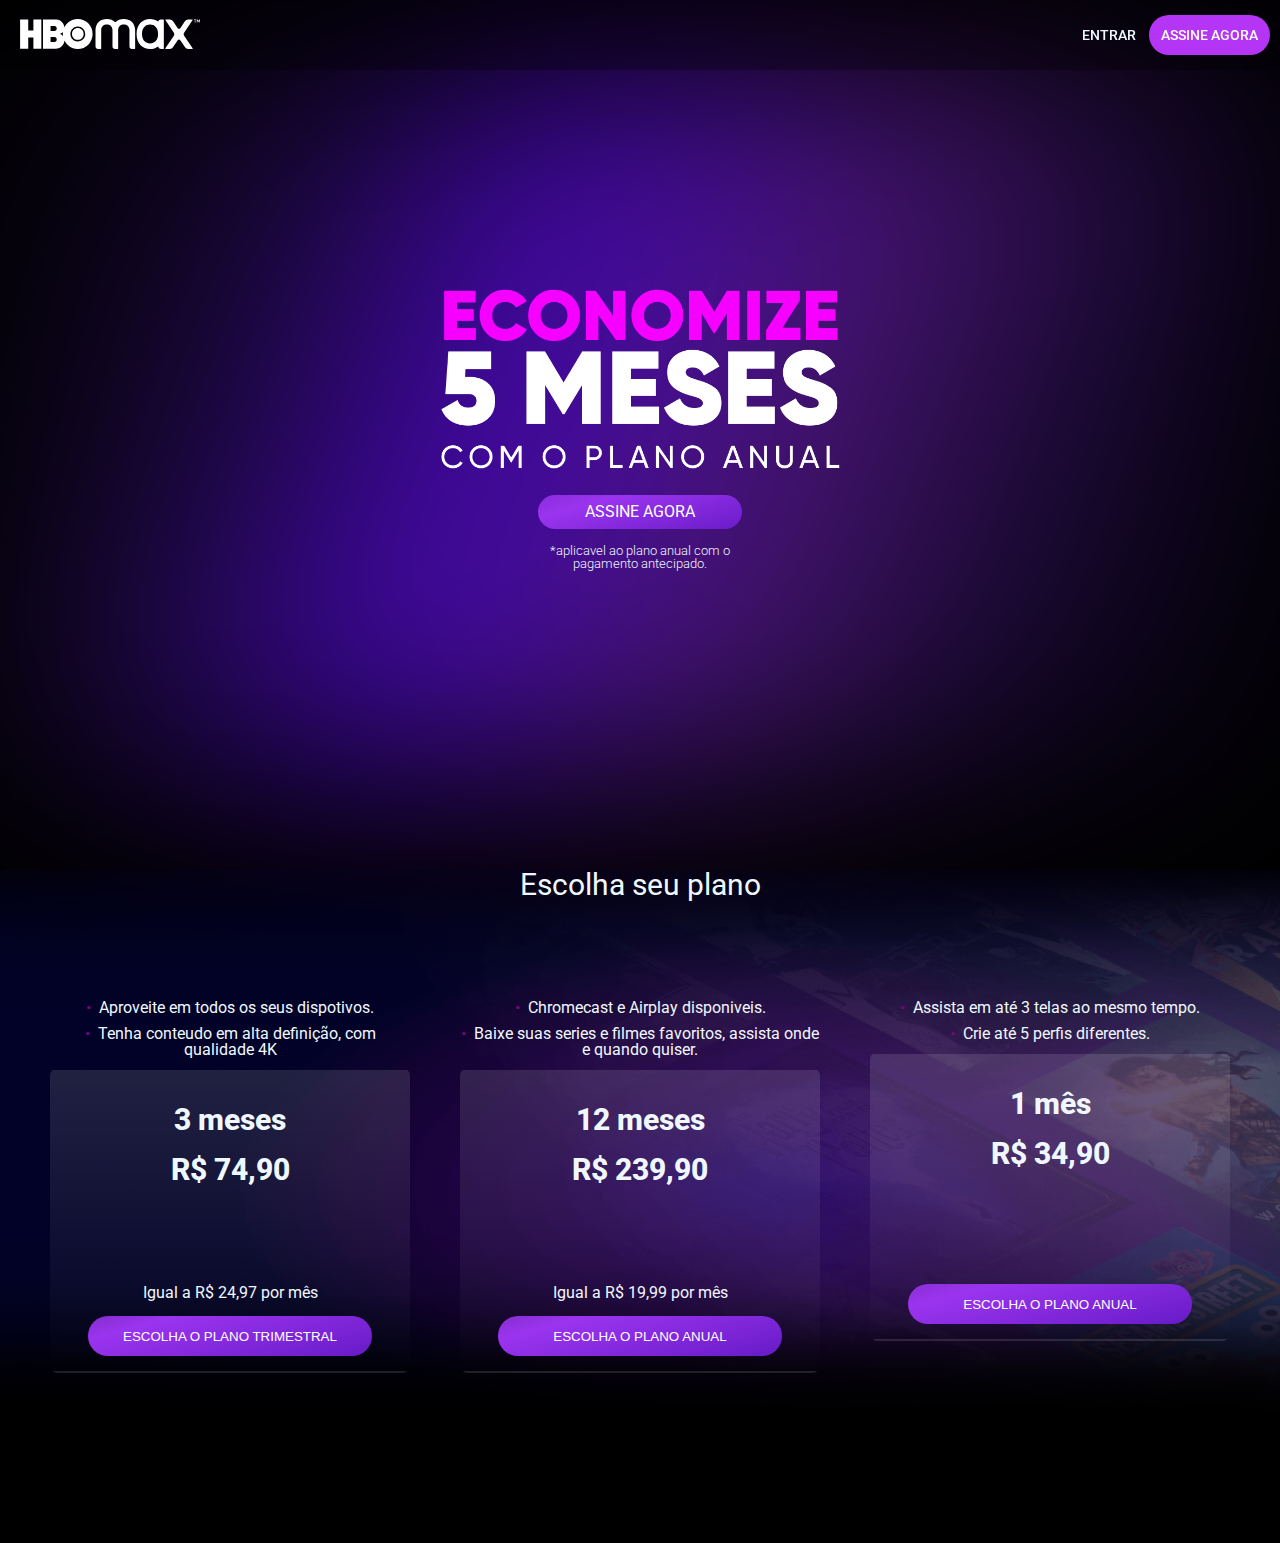
==== index.html @ 0a6b2f97 "borde finalization" ====
<!DOCTYPE html>
<html lang="en">
<head>
    <meta charset="UTF-8">
    <meta http-equiv="X-UA-Compatible" content="IE=edge">
    <meta name="viewport" content="width=device-width, initial-scale=1.0">
    <title>Document</title>
    <link rel="stylesheet" href="assets/css/index.css">
</head>
<body>
    <header>
        <figure>
            <img src="assets/images/main/hbo-logo.svg" alt="Menu HboMax" />
        </figure>
        <div>
            <a href="singIn.html">ENTRAR</a>
            <a id="headplan" href="#">ASSINE AGORA</a>
        </div>
    </header>
    <main>
        <div id="intro">
            <div id="animation">
                    
            </div>
            <div id="in">
                <figure>
                    <img src="assets/images/main/anual.png" alt="Obtenha 5 gratis com o planos anual" />
                </figure>
                <a class="assination" href="#">ASSINE AGORA</a>
                <h6>*aplicavel ao plano anual com o pagamento antecipado.</h6>
            </div>
        </div>
        <div id="plan">
            <h2>Escolha seu plano</h2>
            <div id="plans">
                <div class="cards-flex">
                    <ul>
                        <li>Aproveite em todos os seus dispotivos.</li>
                        <li>Tenha conteudo em alta definição, com qualidade 4K</li>
                    </ul>
                    <div class="cards-plan">
                        <h3>3 meses</h3>
                        <h2>R$ 74,90</h2>
                        <p>Igual a R$ 24,97 por mês</p>
                        <button class="assination">ESCOLHA O PLANO TRIMESTRAL</button>
                    </div>
                </div>
                <div class="cards-flex">
                    <ul>
                        <li>Chromecast e Airplay disponiveis.</li>
                        <li>Baixe suas series e filmes favoritos, assista onde e quando quiser.</li>
                    </ul>
                    <div class="cards-plan">
                        <h3>12 meses</h3>
                        <h2>R$ 239,90</h2>
                        <p>Igual a R$ 19,99 por mês</p>
                        <button class="assination">ESCOLHA O PLANO ANUAL</button>
                    </div>
                </div>
                <div class="cards-flex">
                    <ul>
                        <li>Assista em até 3 telas ao mesmo tempo.</li>
                        <li>Crie até 5 perfis diferentes.</li>
                    </ul>
                    <div class="cards-plan">
                        <h3>1 mês</h3>
                        <h2>R$ 34,90</h2>
                        <button class="assination">ESCOLHA O PLANO ANUAL</button>
                    </div>
                </div>
            </div>
        </div>
        <div id="premieries">

        </div>
        <div id="expirience">

        </div>
        <div id="cartoon">

        </div>
        <div id="channels">

        </div>
    </main>
    <footer></footer>
</body>
</html>
---- assets/css/index.css ----
@import url(reset.css);
@import url('https://fonts.googleapis.com/css2?family=Roboto:wght@100;300;500;700;900&display=swap');
body{
    display: grid;
    grid-template-columns: 1fr;
    grid-template-rows: 40px 300px 1fr 1fr 2fr 1fr 120px;
    grid-template-areas: 
    "header"
    "main"
    "main"
    "main"
    "main"
    "main"
    "footer";

    font-family: 'Roboto';
    color: aliceblue;
    background-color: black;
}



header{
    grid-area: header;
    display: flex;
    justify-content: space-between;
    align-items: center;
    position: fixed;
    flex-wrap: wrap;

    width: 100%;
    height: 70px;


    background-color: rgba(0,0,0,.3);
    font-family: 'Roboto';
    font-weight: 500;
    font-size: 14px;
}

header img {
    width: 180px;
    margin-left: 20px;
}

header a {
    text-decoration: none;
    color: aliceblue;
    text-align: center;
}

#headplan {
    
    background-color: rgb(181, 53, 246);
    color: rgb(255, 255, 255);
    border: 2px solid transparent;
    border-radius: 20px;
    padding: 10px;
    overflow: hidden;
    transition: all 0.5s ease 0s;
    margin-right: 10px;
    margin-left: 10px;
    
}

#headplan:hover {
    background-color: antiquewhite;
    color: black;
}

@media screen and (max-width: 580px) {
    header img {
        width: 120px;
        margin-left: 20px;
    }

    header {
        font-size: 12px;
    }
}

main {
    grid-area: main;
    margin-top: 30px;
    width: 100%;
}


#animation {
    position: absolute;
    z-index: -1;
    width: 100%;
    height: 700px;
    /* border-radius: 10%; */
    background: linear-gradient( -70deg, #000000 0%, #14072b 20%, #471570 40%, #4307ac 60%, #14072b 80%, transparent 100% );
    
    filter:blur(100px);
   animation: animated 5s infinite alternate;
}

@keyframes animated {
    0% {
        transform: translate(0%);
     
    
    }


    100% {
        transform: translate(-30%);
    }
}

#in {
    width: 100%;
    height: 500px;
    display: flex;
    flex-direction: column;
    justify-content: end;
    align-items: center;
}

.assination {
    display: flex;
    justify-content: center;
    align-items: center;
    background: linear-gradient(345deg, rgb(73, 12, 176) 0%, rgb(155, 52, 239) 33%, rgba(255, 255, 255, 0) 66%, rgba(255, 255, 255, 0) 100%) 99% 50% / 400% 400%;
    border: 2px solid transparent;
    color: rgb(255, 255, 255);
    overflow: hidden;
    transition: all 0.5s ease 0s;
    text-decoration: none;
    margin-top: 15px;
    margin-bottom: 15px;
    width: 200px;
    border-radius: 20px;
    height: 30px;
}

.assination:hover {
    background-position: 1% 50%;
    border: 2px solid rgb(198, 0, 255);
    color: rgb(255, 255, 255);
    transition: all 0.5s ease 0s;
    transition-duration: 0.5s;
    transition-timing-function: ease;
    transition-delay: 0s;
    transition-property: all;
}

#in h6{
    width: 220px;
    text-align: center;
    color: aliceblue;
    font-size: small;
    font-weight: 300;
}

main div figure img{
    width: 400px;
}

#plan {
    background-image: url(../images/main/background-movies-series.png);
    background-size: cover;
    display: flex;
    flex-wrap: wrap;
    flex-direction: column;
    text-align: center;
    margin-top: 300px;
    padding-left: 50px;
    padding-right: 50px;
    padding-bottom: 50px;
}

@media screen and (max-width: 990px) {
    #plans {        
        display: flex;
        flex-direction: row;
        flex-wrap: wrap;
    }
}

#plan h2 {
    margin-bottom: 100px;
    font-size: 30px;
}

#plans {
    display: flex;
    flex-wrap: wrap;
    justify-content: center;

    gap: 50px;

}

ul li::before {
    content: "•";
    color: purple;
    margin-right: 0.5em;
}

li {
    padding-bottom: 10px;
    
}

.cards-flex {
    flex: 1;
}

.cards-plan {
    display: flex;
    flex-direction: column;
    justify-content: space-between;

    text-align: center;
    padding-top: 20px;
    border: 2px solid transparent;
    background: linear-gradient( 180deg, rgba(255, 255, 255, 0.12) 0%, rgba(255, 255, 255, 0) 100% );
    border-radius: 8px;
}

.cards-plan h3 {
    font-weight: 800;
    font-size: 30px;
    padding-top: 15px;
    padding-bottom: 20px;
}

.cards-plan h2 {
    font-weight: 800;
    font-size: 500px;
    
}

.cards-plan button {
    margin-left: 10%;
    width: 80%;
    height: 40px;
    text-align: center;

}



footer {
    grid-area: footer;
}
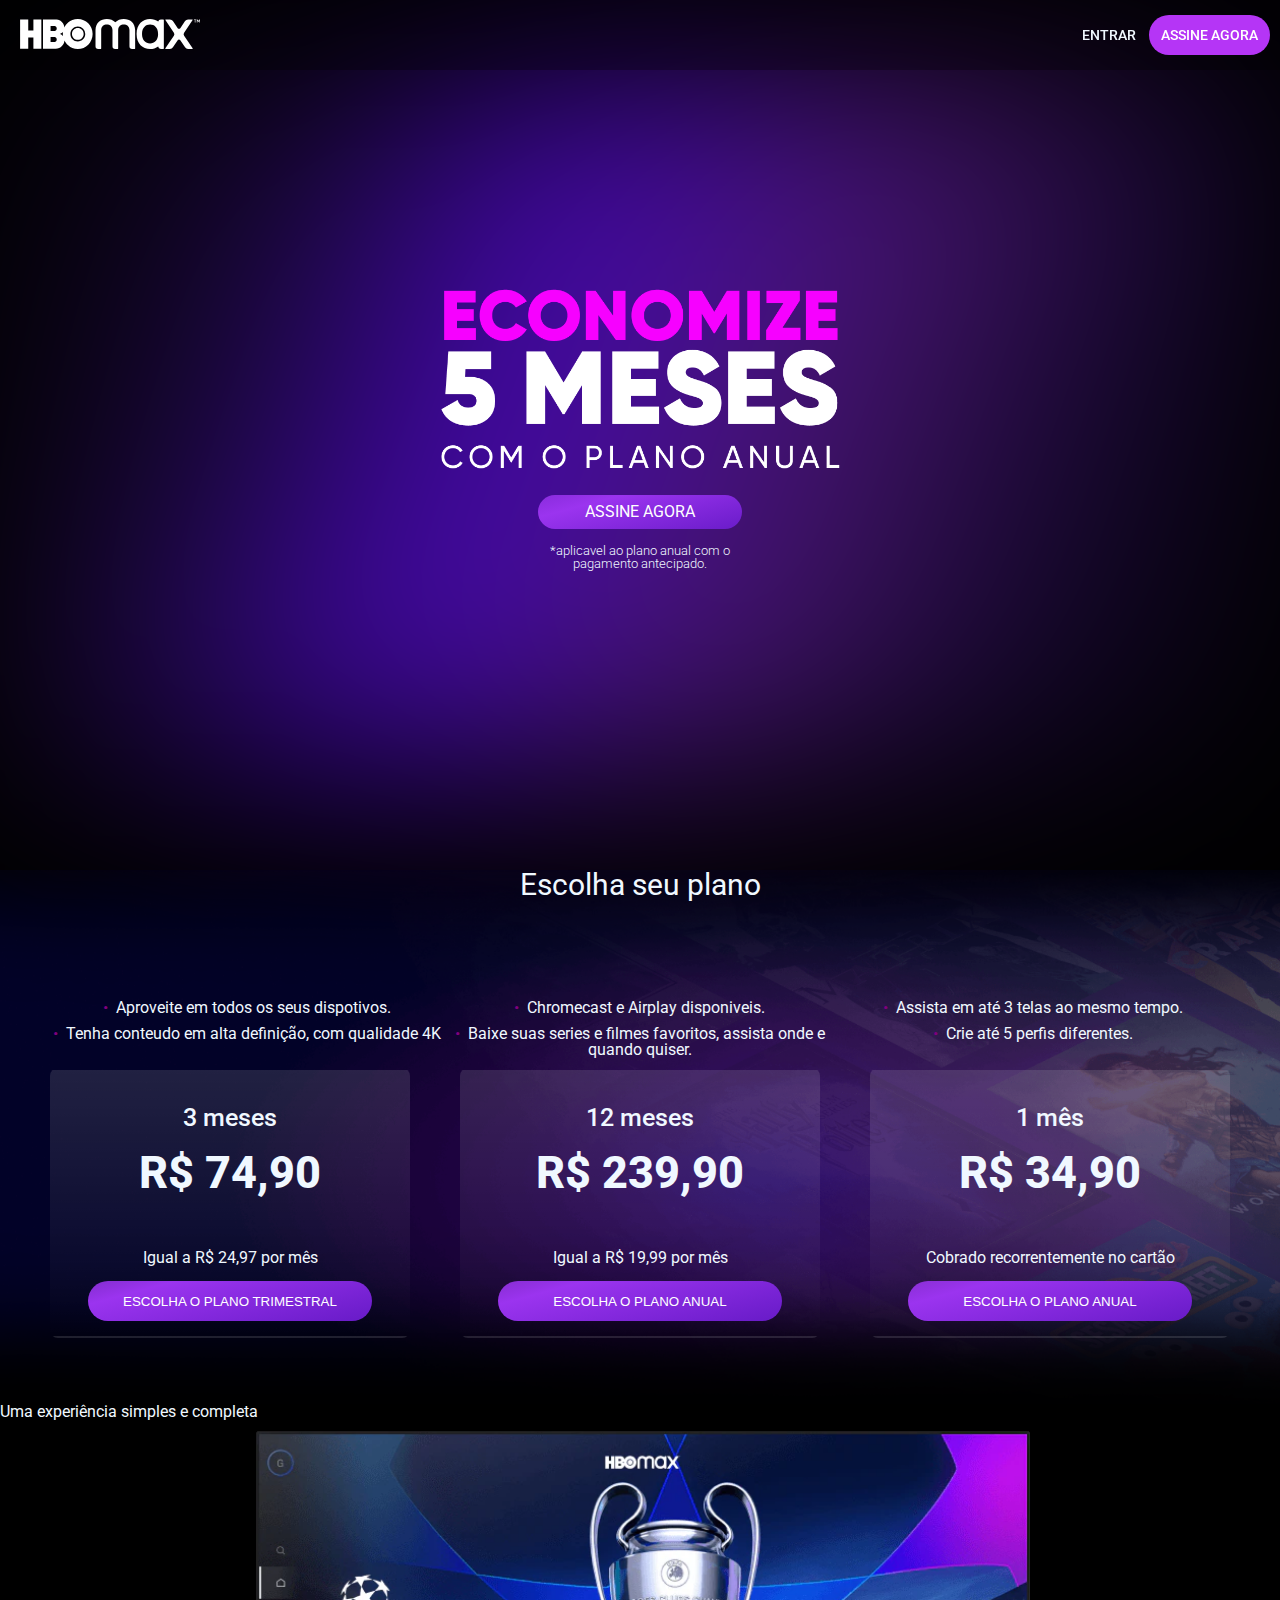
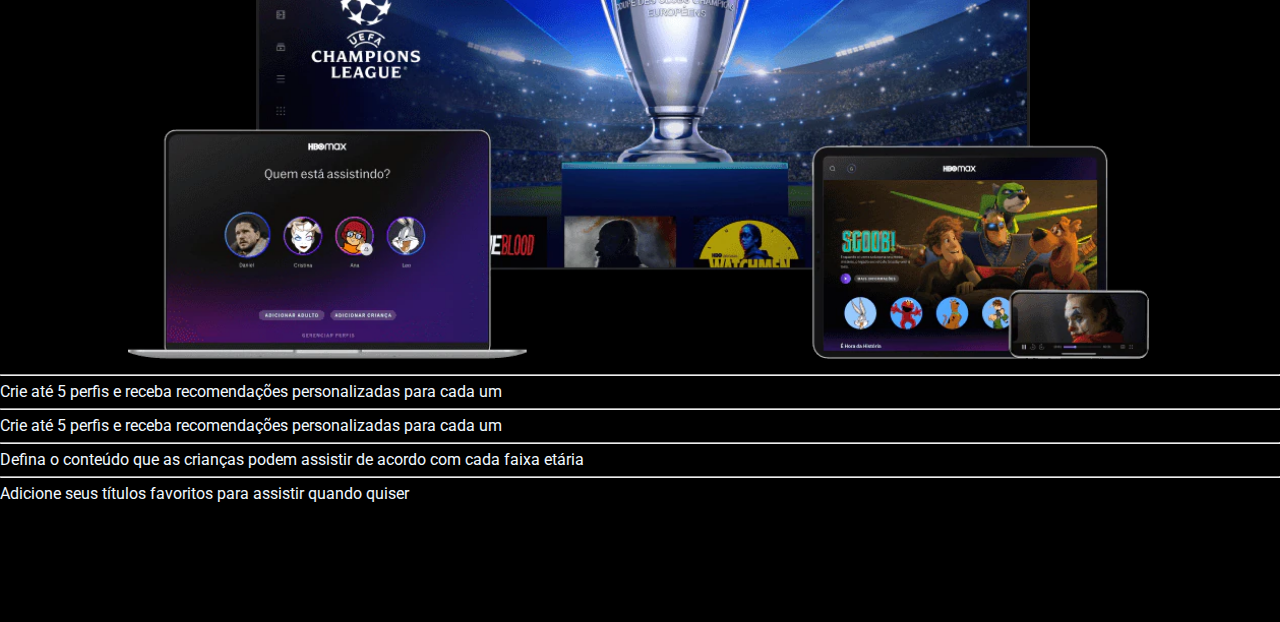
==== commit 1b6a40c1: "plans finalization" ====
--- a/index.html
+++ b/index.html
@@ -32,12 +32,23 @@
         </div>
         <div id="plan">
             <h2>Escolha seu plano</h2>
+            <div id="plan-select">
+
+                <ul>
+                    <li>Aproveite em todos os seus dispotivos.</li>
+                    <li>Tenha conteudo em alta definição, com qualidade 4K</li>
+                </ul>
+                <ul>
+                    <li>Chromecast e Airplay disponiveis.</li>
+                    <li>Baixe suas series e filmes favoritos, assista onde e quando quiser.</li>
+                </ul>
+                <ul>
+                    <li>Assista em até 3 telas ao mesmo tempo.</li>
+                    <li>Crie até 5 perfis diferentes.</li>
+                </ul>
+            </div>
             <div id="plans">
                 <div class="cards-flex">
-                    <ul>
-                        <li>Aproveite em todos os seus dispotivos.</li>
-                        <li>Tenha conteudo em alta definição, com qualidade 4K</li>
-                    </ul>
                     <div class="cards-plan">
                         <h3>3 meses</h3>
                         <h2>R$ 74,90</h2>
@@ -46,11 +57,7 @@
                     </div>
                 </div>
                 <div class="cards-flex">
-                    <ul>
-                        <li>Chromecast e Airplay disponiveis.</li>
-                        <li>Baixe suas series e filmes favoritos, assista onde e quando quiser.</li>
-                    </ul>
-                    <div class="cards-plan">
+                    <div id="year" class="cards-plan">
                         <h3>12 meses</h3>
                         <h2>R$ 239,90</h2>
                         <p>Igual a R$ 19,99 por mês</p>
@@ -58,23 +65,38 @@
                     </div>
                 </div>
                 <div class="cards-flex">
-                    <ul>
-                        <li>Assista em até 3 telas ao mesmo tempo.</li>
-                        <li>Crie até 5 perfis diferentes.</li>
-                    </ul>
                     <div class="cards-plan">
                         <h3>1 mês</h3>
                         <h2>R$ 34,90</h2>
+                        <p>Cobrado recorrentemente no cartão</p>
                         <button class="assination">ESCOLHA O PLANO ANUAL</button>
                     </div>
                 </div>
             </div>
         </div>
-        <div id="premieries">
-
-        </div>
         <div id="expirience">
-
+            <h2>Uma experiência simples e completa</h2>
+            <figure>
+                <img src="assets/images/main/br_devices_trophy.webp" alt="Assistindo onde e quanto quiser">
+            </figure>
+            <div class="caract">
+                <div>
+                    <hr>
+                    <h3>Crie até 5 perfis e receba recomendações personalizadas para cada um</h3>
+                </div>
+                <div>
+                    <hr>
+                    <h3>Crie até 5 perfis e receba recomendações personalizadas para cada um</h3>
+                </div>
+                <div>
+                    <hr>
+                    <h3>Defina o conteúdo que as crianças podem assistir de acordo com cada faixa etária</h3>
+                </div>
+                <div>
+                    <hr>
+                    <h3>Adicione seus títulos favoritos para assistir quando quiser</h3>
+                </div>
+            </div>
         </div>
         <div id="cartoon">
 
--- a/assets/css/index.css
+++ b/assets/css/index.css
@@ -173,11 +173,26 @@
     padding-bottom: 50px;
 }
 
+#plan-select {
+    display: grid;
+    grid-template-columns: 1fr 1fr 1fr;
+    grid-template-rows: 1fr;
+}
+
+
 @media screen and (max-width: 990px) {
     #plans {        
         display: flex;
-        flex-direction: row;
+        flex-direction: column;
         flex-wrap: wrap;
+    }
+    #plan-select {        
+        display: flex;
+        flex-direction: column;
+        flex-wrap: wrap;
+    }
+    #plan-select li{
+        padding-bottom: 30px;
     }
 }
 
@@ -208,12 +223,13 @@
 
 .cards-flex {
     flex: 1;
+
 }
 
 .cards-plan {
     display: flex;
     flex-direction: column;
-    justify-content: space-between;
+    justify-content: end !important;
 
     text-align: center;
     padding-top: 20px;
@@ -223,16 +239,17 @@
 }
 
 .cards-plan h3 {
-    font-weight: 800;
-    font-size: 30px;
+    font-weight: 500;
+    font-size: 25px;
     padding-top: 15px;
     padding-bottom: 20px;
 }
 
 .cards-plan h2 {
     font-weight: 800;
-    font-size: 500px;
-    
+    font-size: 45px !important;
+    height: 0;
+
 }
 
 .cards-plan button {
@@ -243,6 +260,26 @@
 
 }
 
+#expirience img{
+    width: 80%;
+    position: relative;
+    right: -10%;
+}
+
+hr {
+
+    display: block;
+    unicode-bidi: isolate;
+    margin-block-start: 0.5em;
+    margin-block-end: 0.5em;
+    margin-inline-start: auto;
+    margin-inline-end: auto;
+    overflow: hidden;
+    border-style: inset;
+    border-width: 1px;
+
+}
+
 
 
 footer {
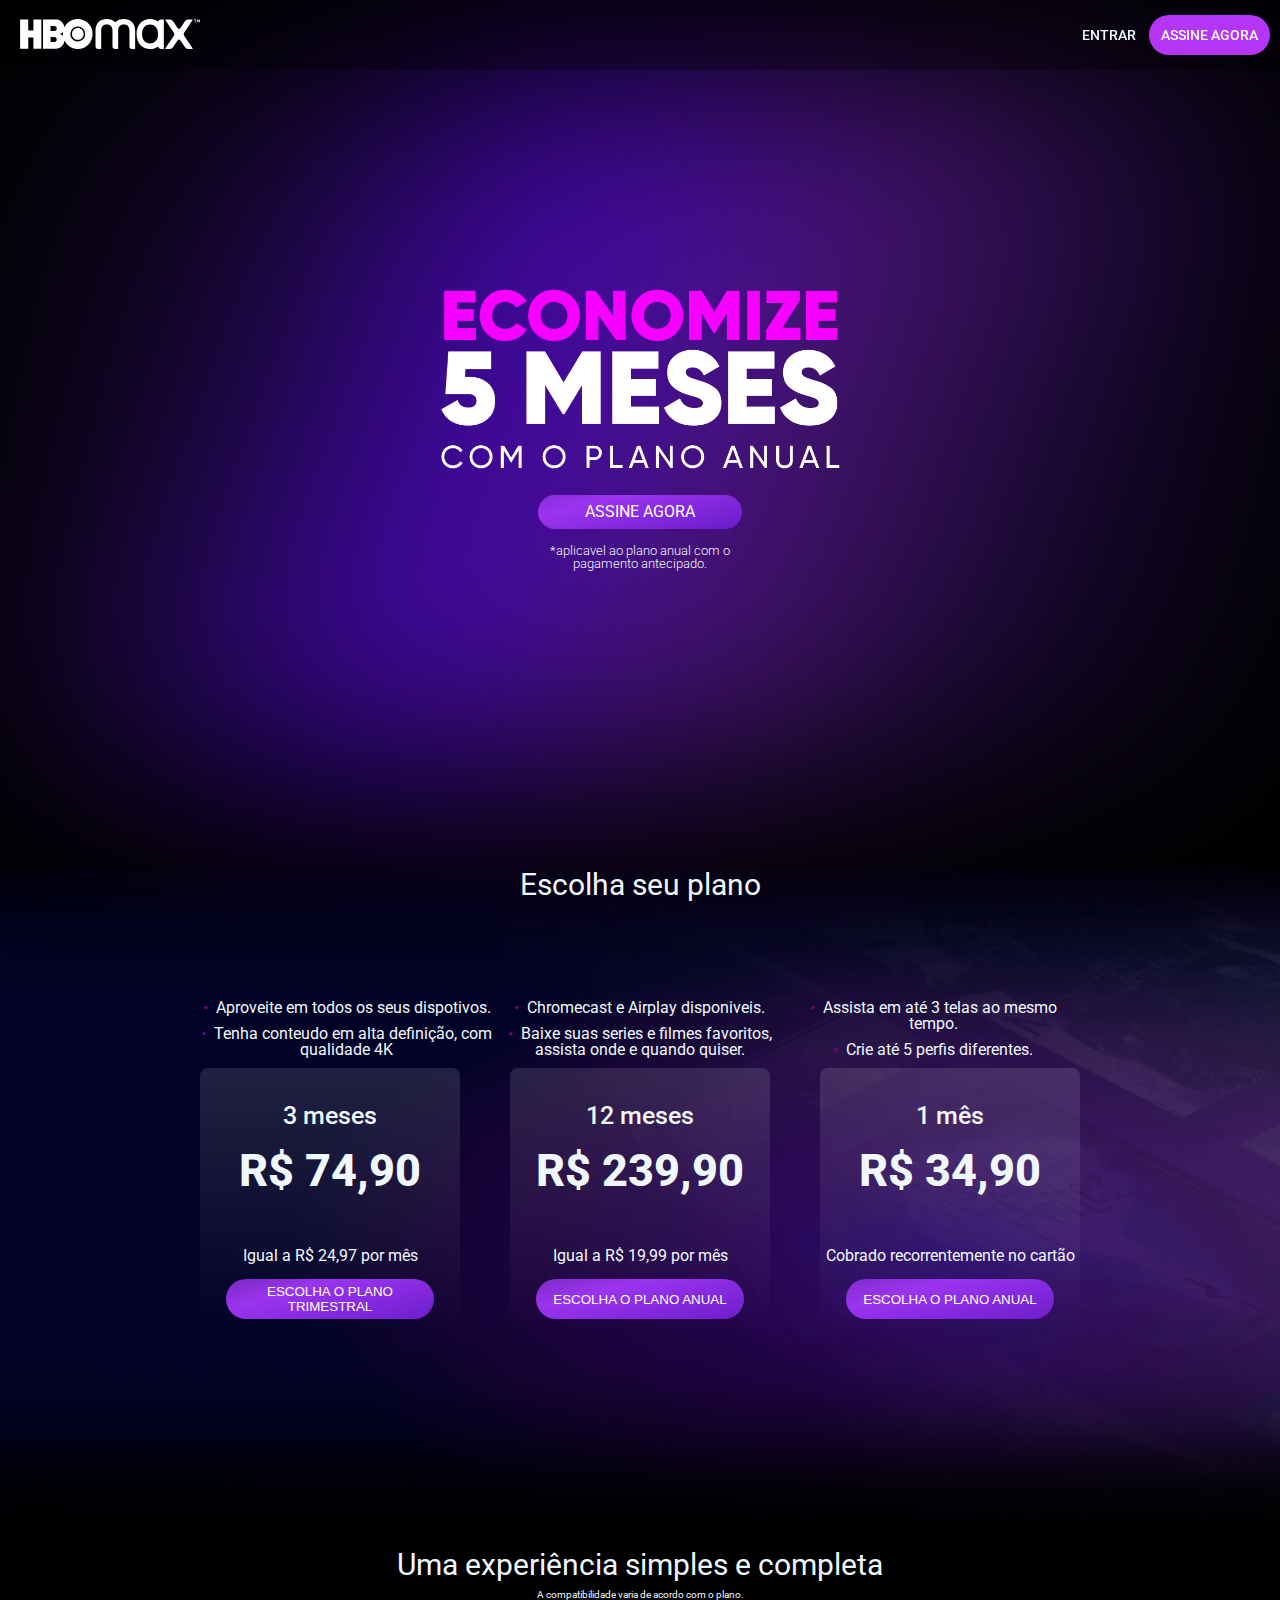
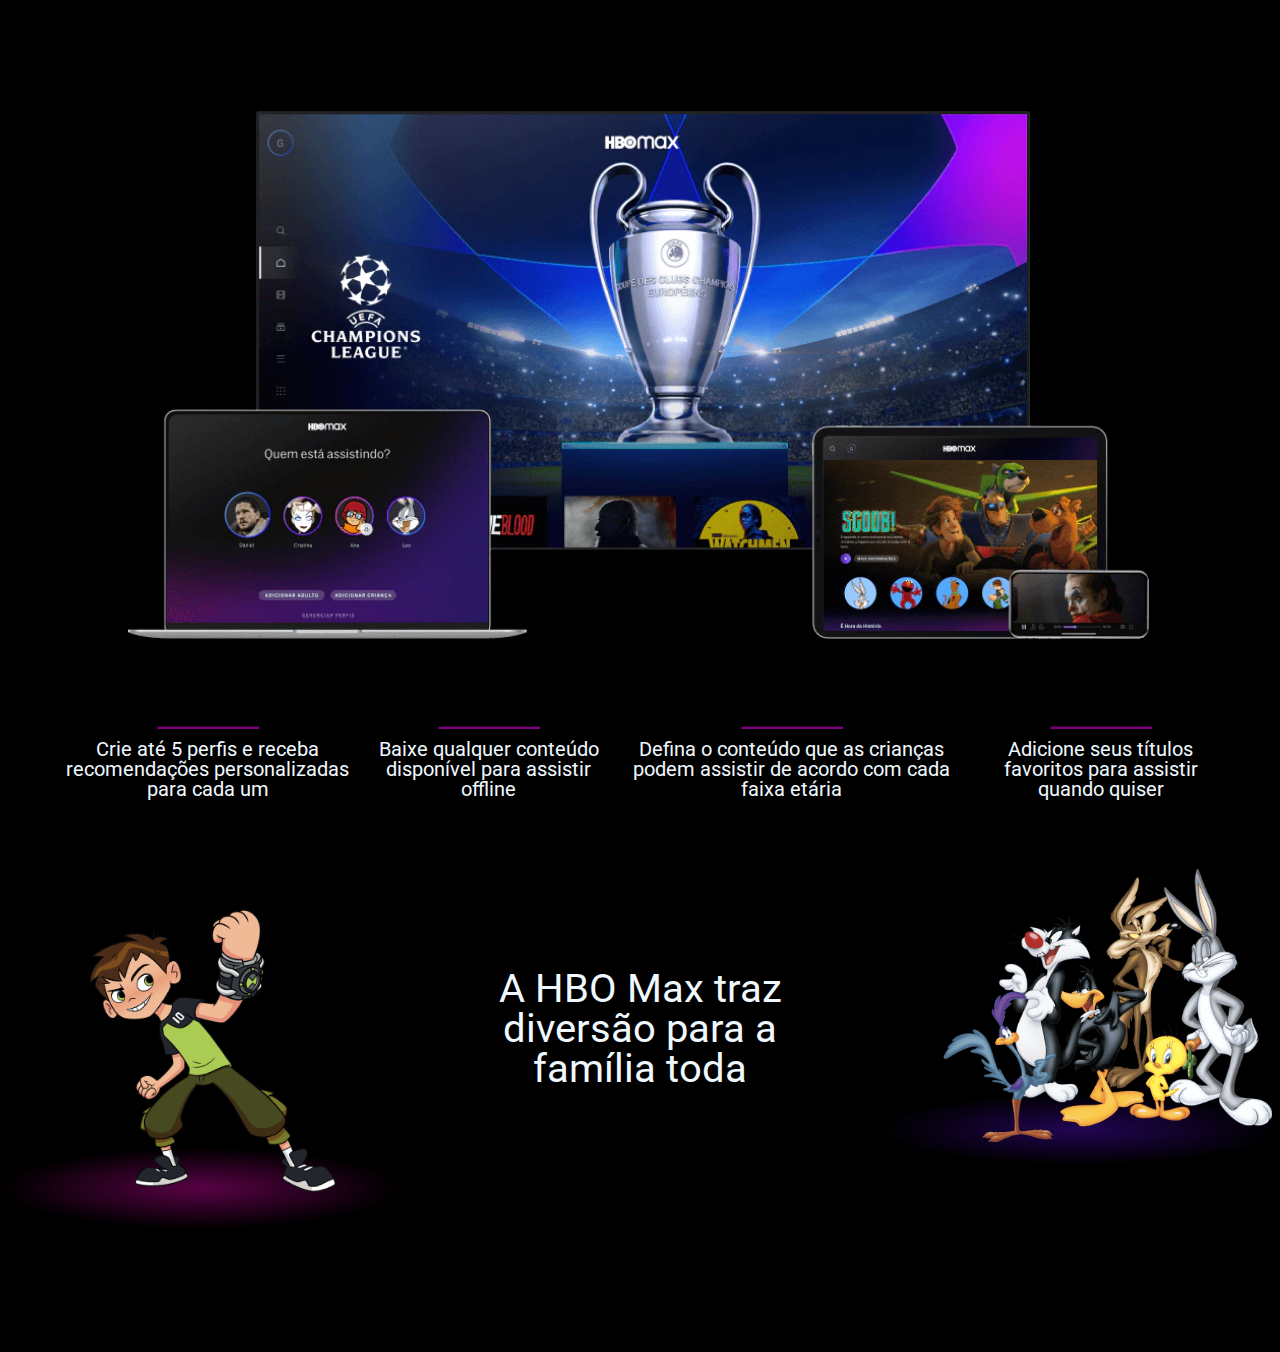
==== commit 8b6062ce: "exeperience finalization" ====
--- a/index.html
+++ b/index.html
@@ -76,30 +76,37 @@
         </div>
         <div id="expirience">
             <h2>Uma experiência simples e completa</h2>
+            <p>A compatibilidade varia de acordo com o plano.</p>
             <figure>
                 <img src="assets/images/main/br_devices_trophy.webp" alt="Assistindo onde e quanto quiser">
             </figure>
-            <div class="caract">
-                <div>
+            <div id="caract">
+                <div class="car">
                     <hr>
                     <h3>Crie até 5 perfis e receba recomendações personalizadas para cada um</h3>
                 </div>
-                <div>
+                <div class="car">
                     <hr>
-                    <h3>Crie até 5 perfis e receba recomendações personalizadas para cada um</h3>
+                    <h3>Baixe qualquer conteúdo disponível para assistir offline</h3>
                 </div>
-                <div>
+                <div class="car">
                     <hr>
                     <h3>Defina o conteúdo que as crianças podem assistir de acordo com cada faixa etária</h3>
                 </div>
-                <div>
+                <div class="car">
                     <hr>
                     <h3>Adicione seus títulos favoritos para assistir quando quiser</h3>
                 </div>
             </div>
         </div>
         <div id="cartoon">
-
+            <figure>
+                <img src="assets/images/main/ben10.png" alt="Ben 10 reboot">
+            </figure>
+            <h3>A HBO Max traz diversão para a família toda</h3>
+            <figure>
+                <img src="assets/images/main/fam_and_kids-looney_toons-img.png" alt="Looney toons desenho">
+            </figure>
         </div>
         <div id="channels">
 
--- a/assets/css/index.css
+++ b/assets/css/index.css
@@ -168,9 +168,9 @@
     flex-direction: column;
     text-align: center;
     margin-top: 300px;
-    padding-left: 50px;
-    padding-right: 50px;
-    padding-bottom: 50px;
+    padding-left: 200px;
+    padding-right: 200px;
+    padding-bottom: 200px;
 }
 
 #plan-select {
@@ -194,6 +194,25 @@
     #plan-select li{
         padding-bottom: 30px;
     }
+    #caract {
+        display: flex;
+        flex-direction: column;
+        justify-content: center;
+        flex-wrap: wrap;
+        padding: 70px 60px 70px 60px;
+        gap: 20px;
+        text-align: center;
+        font-size: 20px;
+    }
+    #cartoon {
+        display: flex;
+        flex-direction: column;
+        flex-wrap: wrap;
+       
+      
+        align-items: center;
+        
+    }
 }
 
 #plan h2 {
@@ -233,7 +252,7 @@
 
     text-align: center;
     padding-top: 20px;
-    border: 2px solid transparent;
+    border: 0px solid transparent;
     background: linear-gradient( 180deg, rgba(255, 255, 255, 0.12) 0%, rgba(255, 255, 255, 0) 100% );
     border-radius: 8px;
 }
@@ -260,6 +279,18 @@
 
 }
 
+#expirience h2 {
+    font-size: 30px;
+    text-align: center;
+    padding-bottom: 10px;
+}
+
+#expirience p {
+    font-size: 10px;
+    text-align: center;
+    padding-bottom: 100px;
+}
+
 #expirience img{
     width: 80%;
     position: relative;
@@ -267,18 +298,36 @@
 }
 
 hr {
-
-    display: block;
-    unicode-bidi: isolate;
-    margin-block-start: 0.5em;
-    margin-block-end: 0.5em;
-    margin-inline-start: auto;
-    margin-inline-end: auto;
-    overflow: hidden;
-    border-style: inset;
-    border-width: 1px;
-
-}
+    height: 1px;
+    border-color: purple;
+    background-color: purple;
+    width: 100px;
+}
+
+#caract {
+    display: flex;
+    flex-direction: row;
+    justify-content: center;
+    padding: 70px 60px 70px 60px;
+    gap: 20px;
+    text-align: center;
+    font-size: 20px;
+}
+#cartoon {
+    display: flex;
+    flex-direction: row;
+    justify-content: space-between;
+
+}
+
+#cartoon h3 {
+ font-size: 40px;
+    padding-top: 100px;
+    text-align: center;
+    width: 300px;
+}
+
+
 
 
 
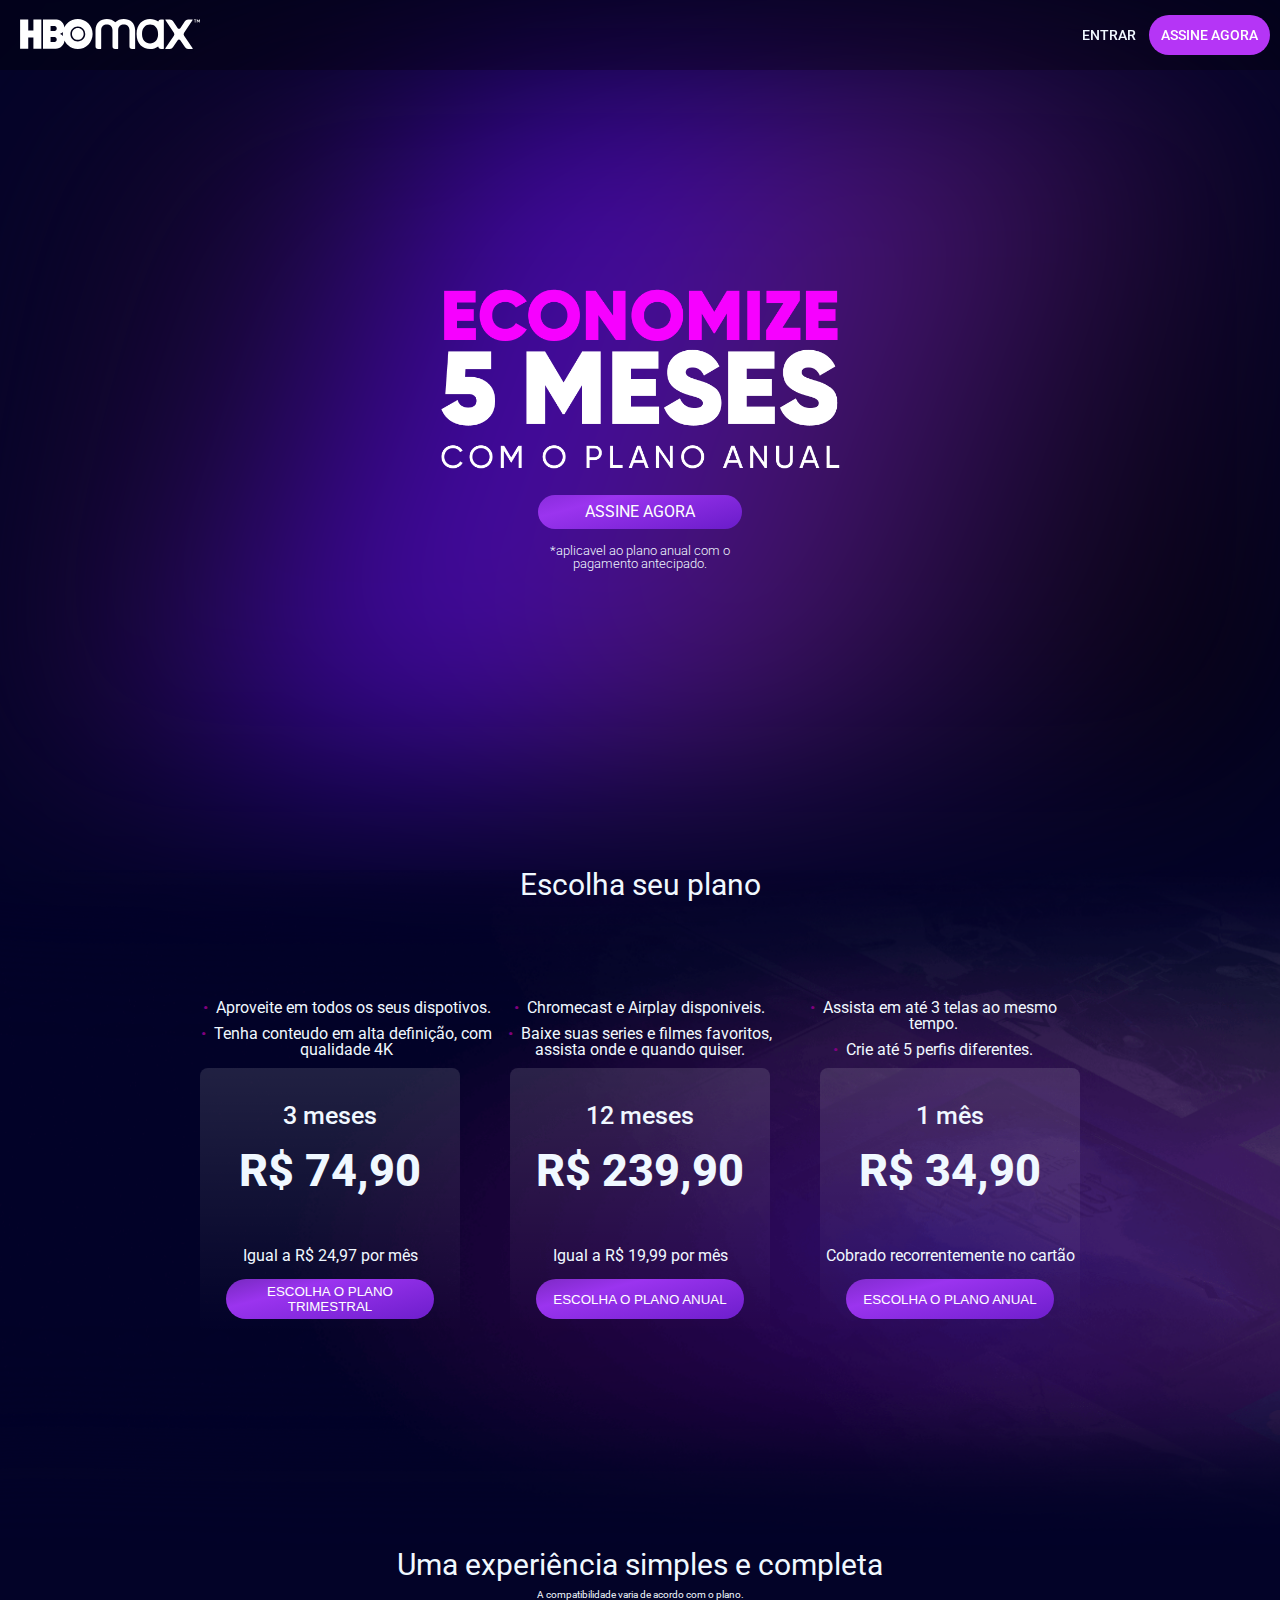
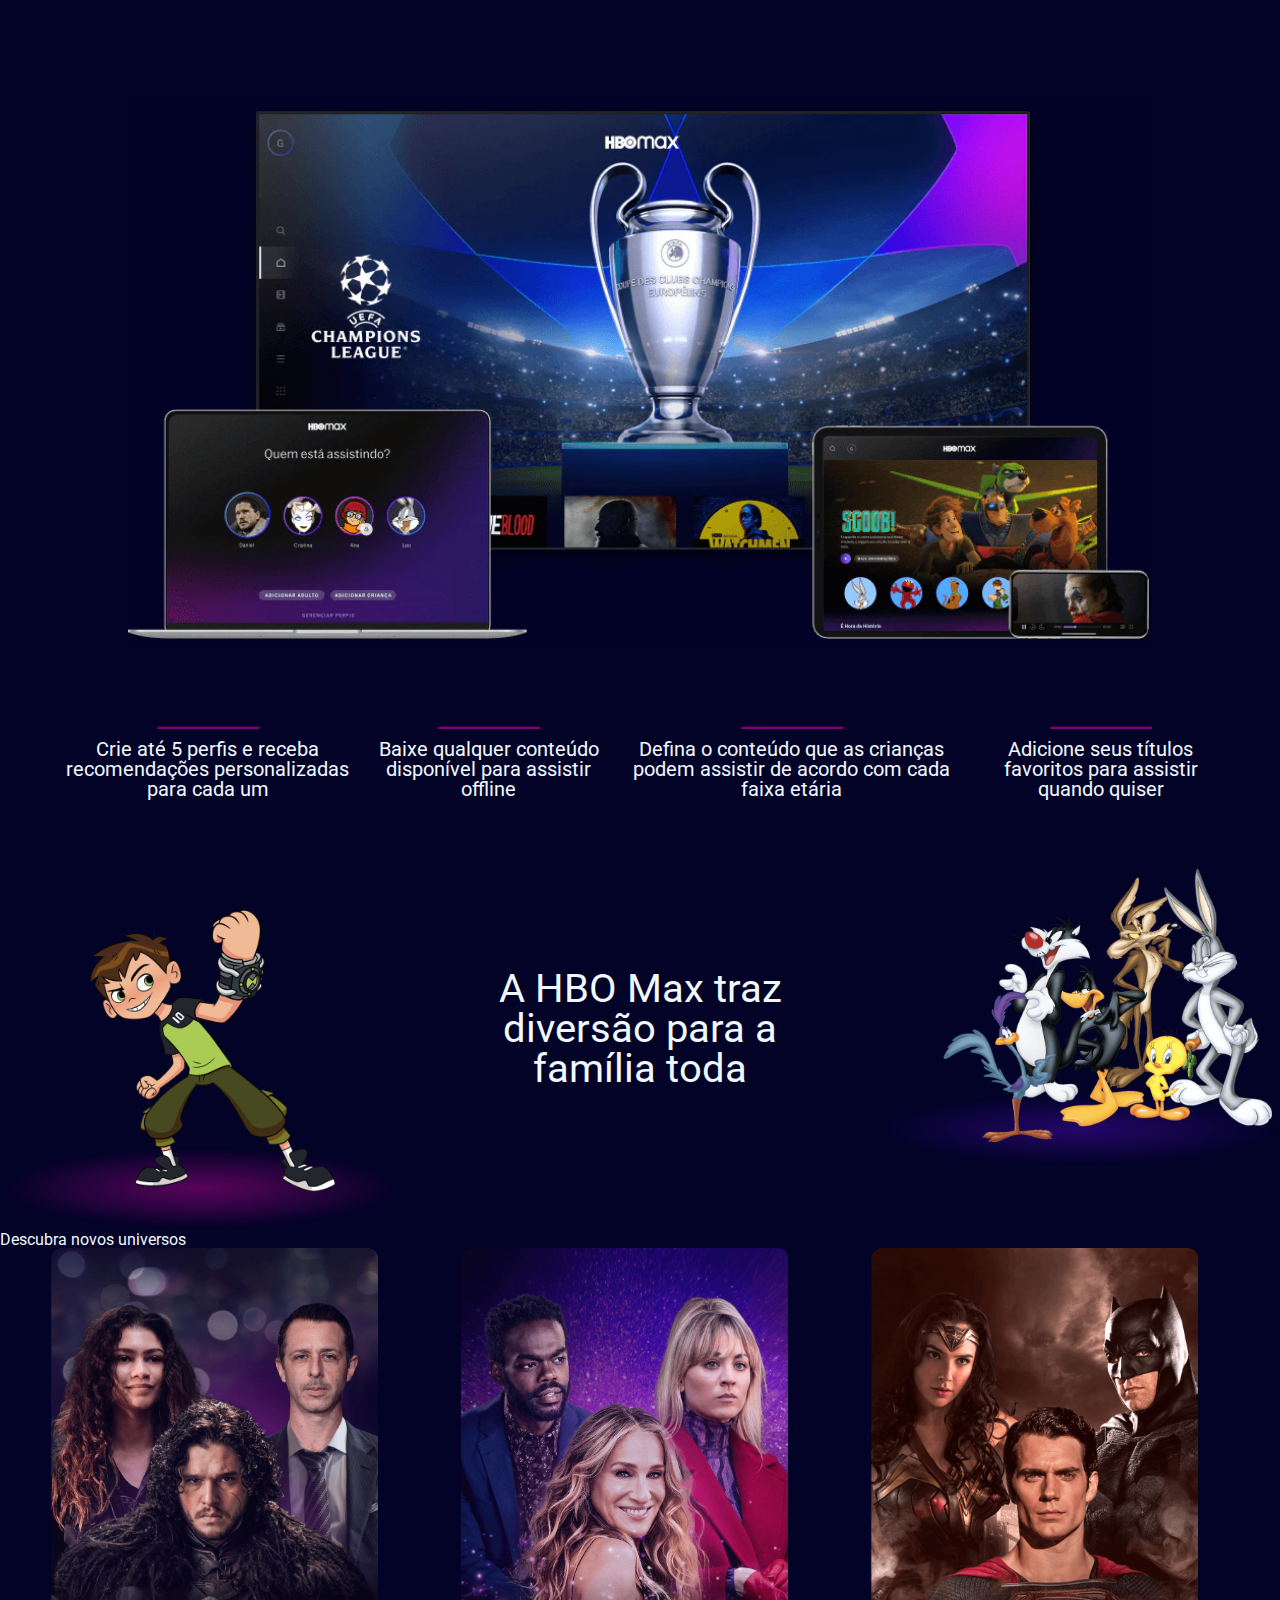
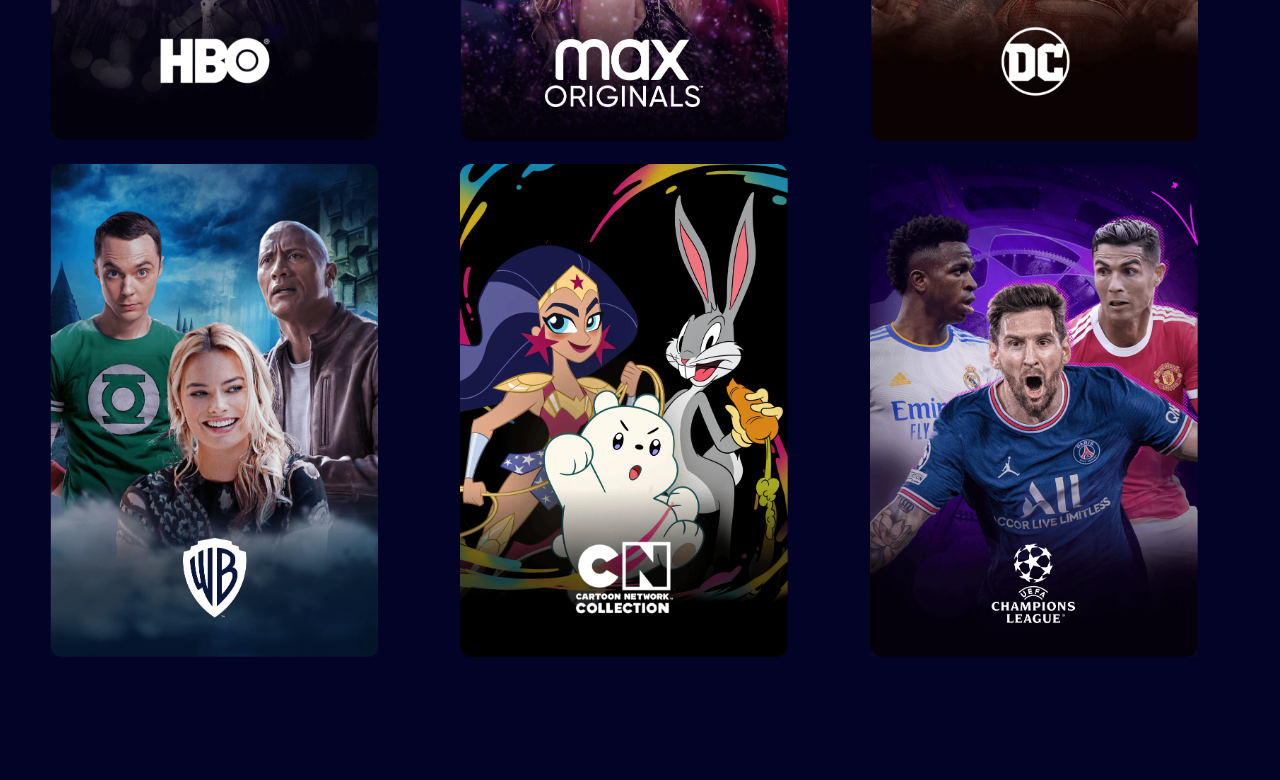
==== commit 41791b32: "channels finalization" ====
--- a/index.html
+++ b/index.html
@@ -108,8 +108,46 @@
                 <img src="assets/images/main/fam_and_kids-looney_toons-img.png" alt="Looney toons desenho">
             </figure>
         </div>
+        <h2>Descubra novos universos</h2>
         <div id="channels">
-
+            
+                <div class="grid-cell">
+                    <figure>
+                        <img src="assets/images/channels/hbo-default_0.webp" alt="Series e series HBO" class="image1"/>
+                        <img src="assets/images/channels/hbo-hover_0.webp" alt="Series e series HBO"  class="image2"/>
+                    </figure>
+                </div>
+                <div class="grid-cell">
+                    <figure>
+                        <img src="assets/images/channels/MAX-Default.webp" alt="Series e series MAX" id="max" class="image1"/>
+                        <img src="assets/images/channels/MAX-Hover.webp" alt="Series e series MAX" id="max" class="image2"/>
+                    </figure>
+                </div>
+                <div class="grid-cell">
+                    <figure>
+                        <img src="assets/images/channels/DC_Default.webp" alt="Filmes e series DC" class="image1"/>
+                        <img src="assets/images/channels/DC-Hover.webp" alt="Filmes e series DC" class="image2"/>
+                    </figure>
+                </div>
+                <div class="grid-cell">
+                    <figure>
+                        <img src="assets/images/channels/WB-Default.webp" alt="Filmes e series WarnerBros" class="image1"/>
+                        <img src="assets/images/channels/WB-Hover.webp" alt="Filmes e series WarnerBros" class="image2"/>
+                    </figure>
+                </div>
+                <div class="grid-cell">
+                    <figure>
+                        <img src="assets/images/channels/CN-Default.webp" alt="desenhos da cartoon network"  class="image1"/>
+                        <img src="assets/images/channels/CN-Hover.png" alt="desenhos da cartoon network"  class="image2"/>
+                    </figure>
+                </div>
+                <div class="grid-cell">
+                    <figure>
+                        <img src="assets/images/channels/UCL-Default.webp" alt="Chapions league" class="last-image"/>
+                        <img src="assets/images/channels/UCL-Default.webp" alt="Chapions league" class="image2"/>
+                    </figure>
+                </div>
+            
         </div>
     </main>
     <footer></footer>
--- a/assets/css/index.css
+++ b/assets/css/index.css
@@ -15,7 +15,7 @@
 
     font-family: 'Roboto';
     color: aliceblue;
-    background-color: black;
+    background-color: #030328;
 }
 
 
@@ -27,6 +27,8 @@
     align-items: center;
     position: fixed;
     flex-wrap: wrap;
+    z-index: 9999;
+    
 
     width: 100%;
     height: 70px;
@@ -206,11 +208,10 @@
     }
     #cartoon {
         display: flex;
-        flex-direction: column;
+        flex-direction: column !important;
         flex-wrap: wrap;
-       
-      
-        align-items: center;
+        align-items: center ;
+        gap: 30px;
         
     }
 }
@@ -295,6 +296,7 @@
     width: 80%;
     position: relative;
     right: -10%;
+    z-index: -1;
 }
 
 hr {
@@ -327,6 +329,46 @@
     width: 300px;
 }
 
+#channels {
+    display: grid;
+    grid-template-columns: 1fr 1fr 1fr;
+    grid-template-rows: 1fr 1fr;
+    grid-gap: 0;
+    justify-content: center;
+    padding-left: 50px;
+    grid-row-gap: 20px;
+
+}
+
+#channels figure img{
+    width: 80%;
+}
+
+.grid-cell {
+    position: relative;
+    
+  }
+  
+  .grid-cell .image1,
+  .grid-cell .image2 {
+    position: absolute;
+    top: 0;
+    left: 0;
+    transition: opacity 0.5s;
+  }
+  
+  .grid-cell .image2 {
+    opacity: 0;
+  }
+  
+  .grid-cell:hover .image1 {
+    opacity: 0;
+  }
+  
+  .grid-cell:hover .image2 {
+    opacity: 1;
+  }
+
 
 
 
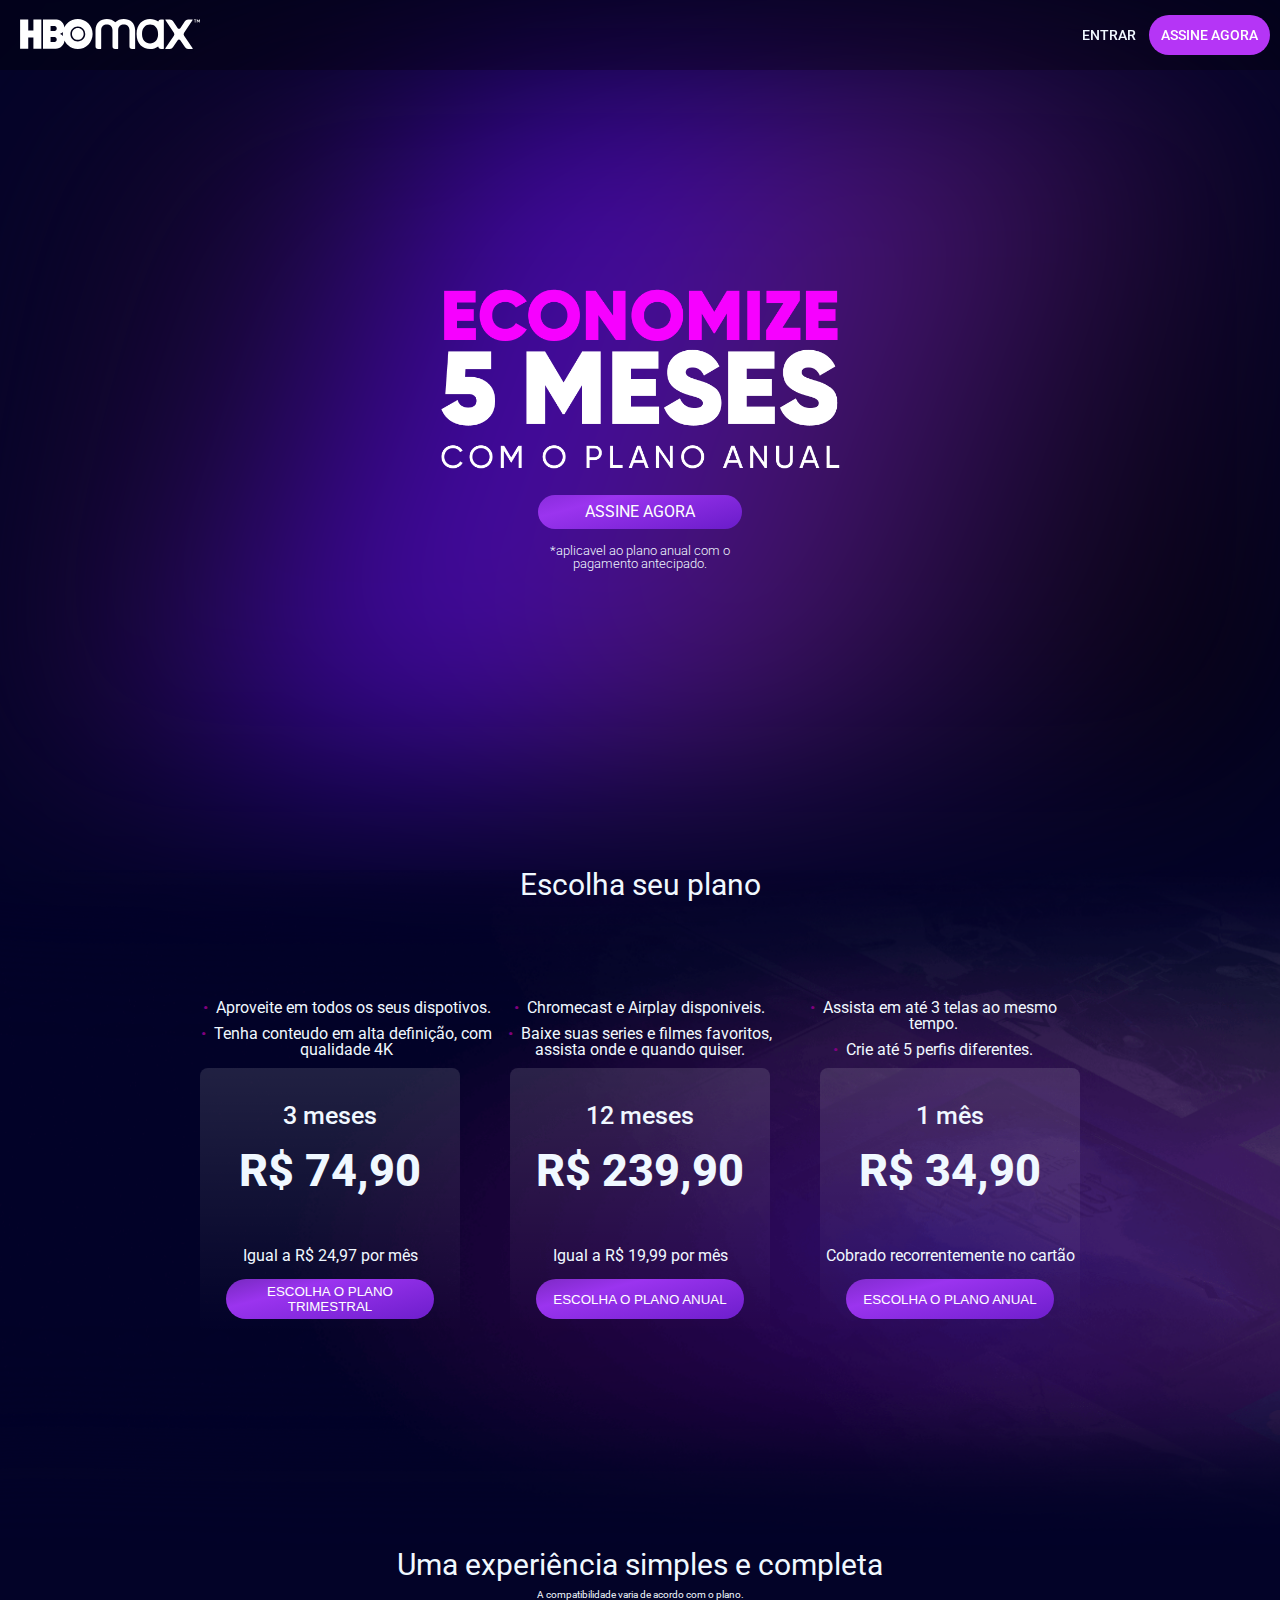
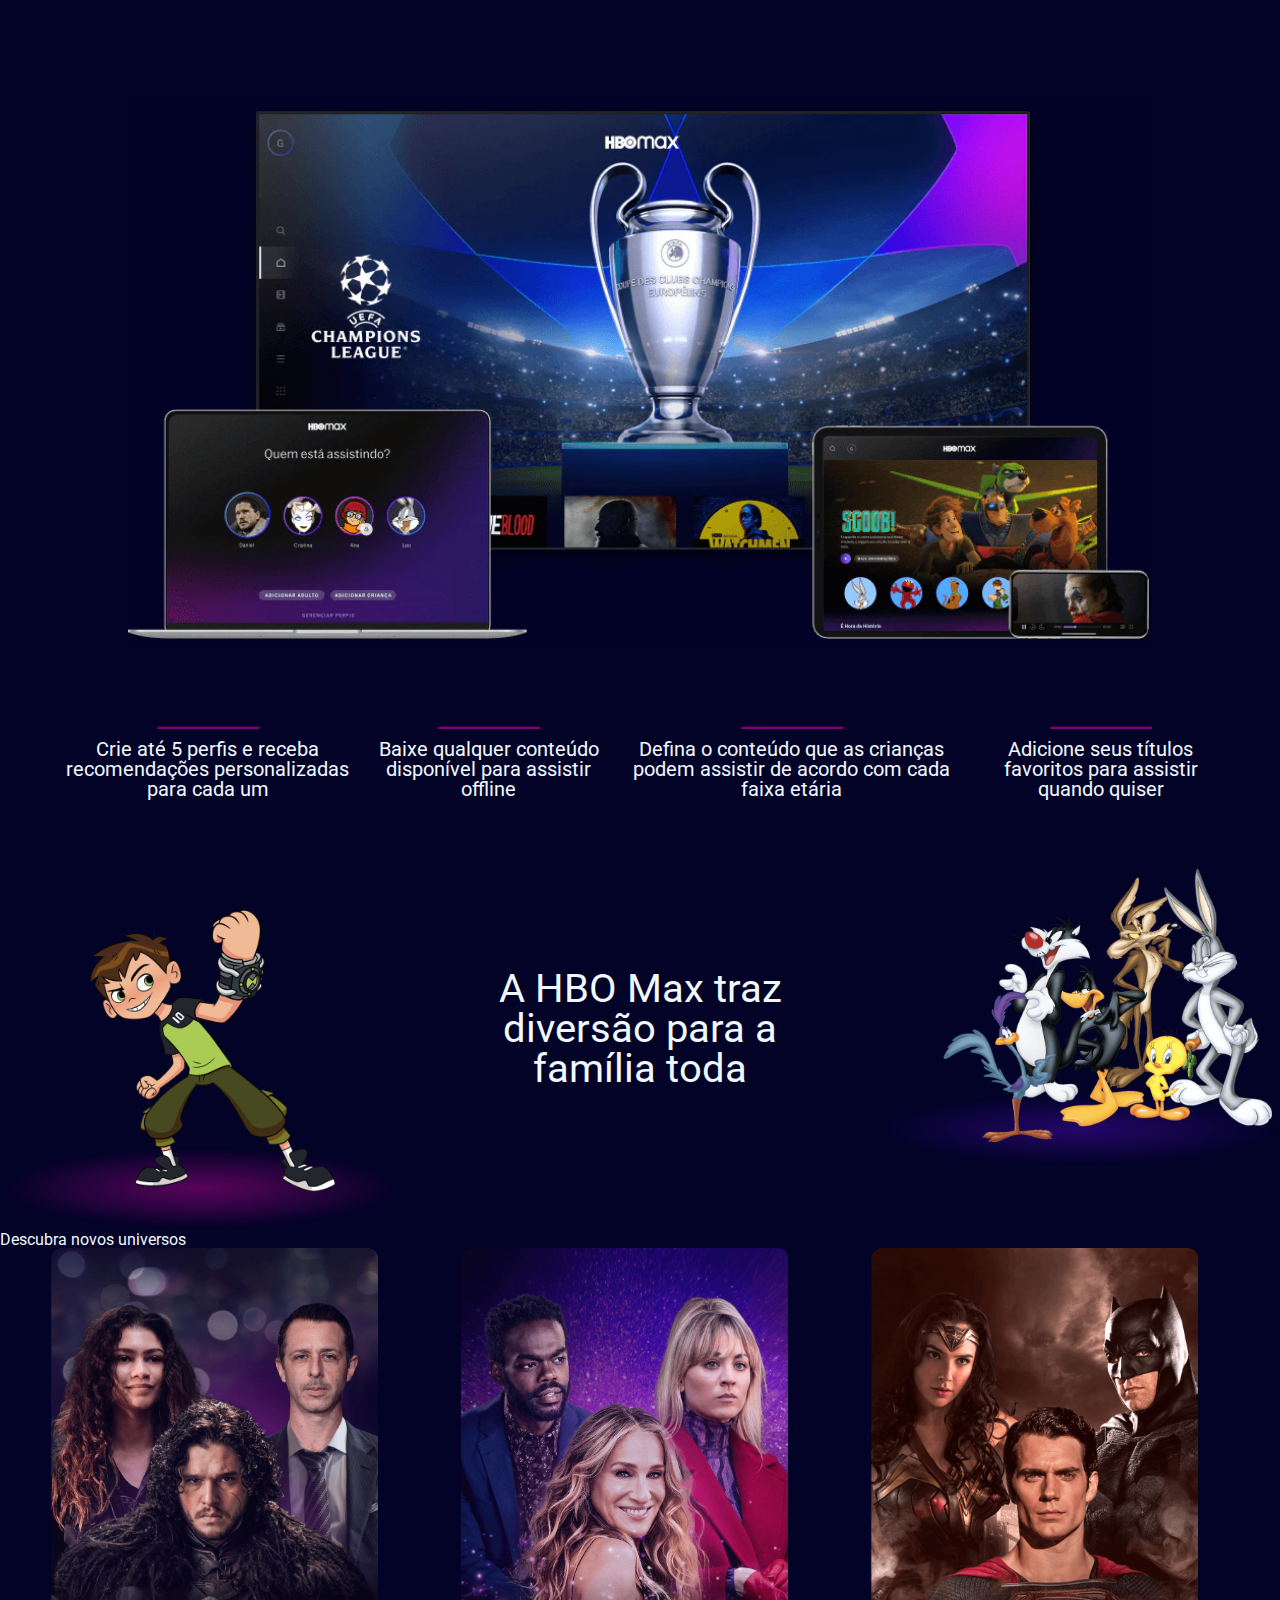
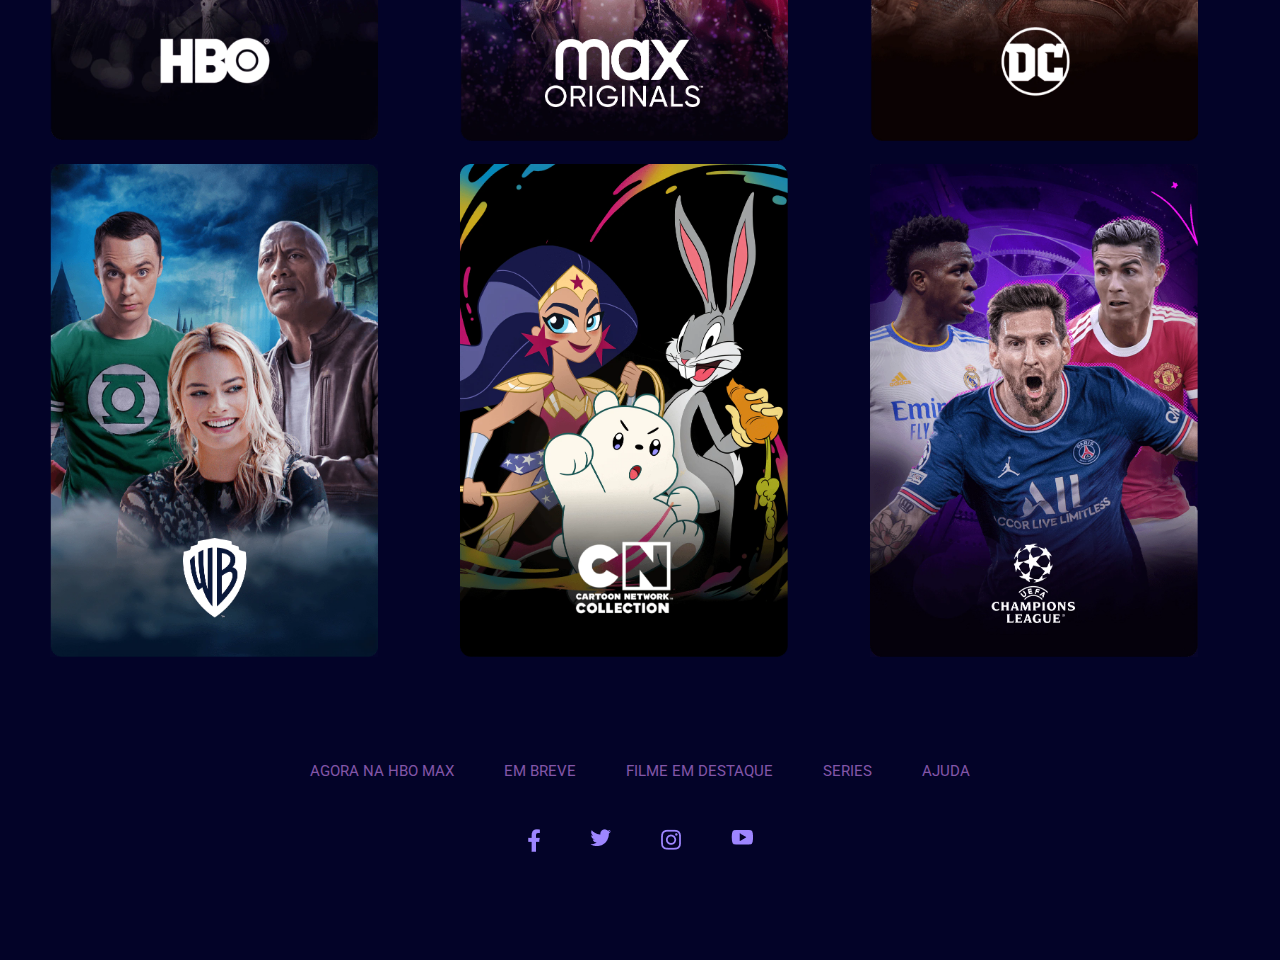
==== commit fdfb74a2: "footer finalization" ====
--- a/index.html
+++ b/index.html
@@ -150,6 +150,28 @@
             
         </div>
     </main>
-    <footer></footer>
+    <footer>
+        <div class="footer-text">
+            <a>AGORA NA HBO MAX</a>
+            <a>EM BREVE</a>
+            <a>FILME EM DESTAQUE</ha>
+            <a>SERIES</a>
+            <a>AJUDA</a>
+        </div>
+        <div class="social">
+            <figure>
+                <img src="assets/images/social-midia/fb_0.png" alt="facebook" class="facebook"/>
+            </figure>
+            <figure>
+                <img src="assets/images/social-midia/twitter_0.png" alt="twitter" class="twitter"/>
+            </figure>
+            <figure>
+                <img src="assets/images/social-midia/instagram_0.png" alt="instagran" />
+            </figure>
+            <figure>
+                <img src="assets/images/social-midia/youtube_0.png" alt="youtube" />
+            </figure>
+        </div>
+    </footer>
 </body>
 </html>--- a/assets/css/index.css
+++ b/assets/css/index.css
@@ -375,4 +375,31 @@
 
 footer {
     grid-area: footer;
+    display: flex;
+    justify-content: center;
+    flex-direction: column;
+    width: 100%;
+    height: 300px;
+}
+
+.footer-text{
+    display: flex;
+    flex-wrap: wrap;
+    justify-content: center;
+    gap: 50px;
+    padding-bottom: 50px;
+    color: #8356a8;
+    font-size: 15px;
+}
+
+.footer-text a:hover{
+    color: antiquewhite;
+    cursor: pointer;
+}
+
+.social {
+    display: flex;
+    justify-content: center;
+    gap: 50px;
+    cursor: pointer;
 }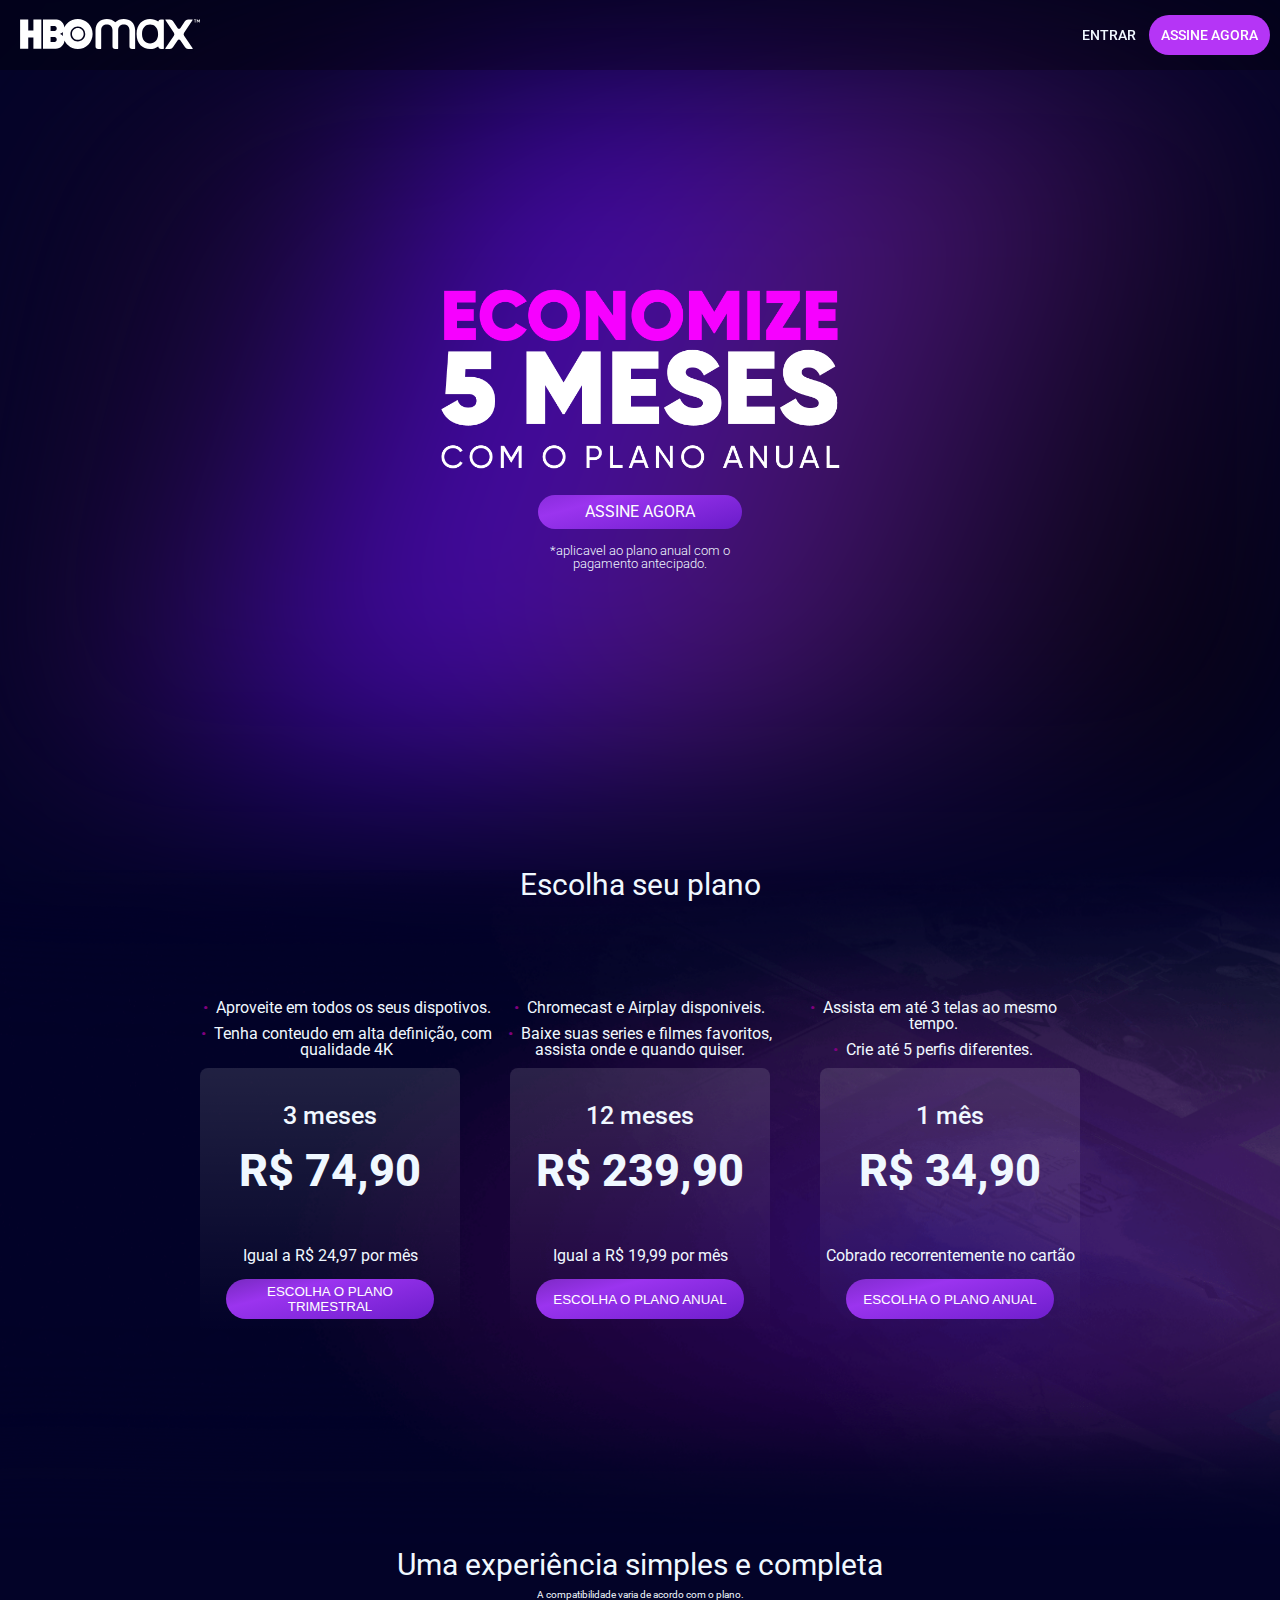
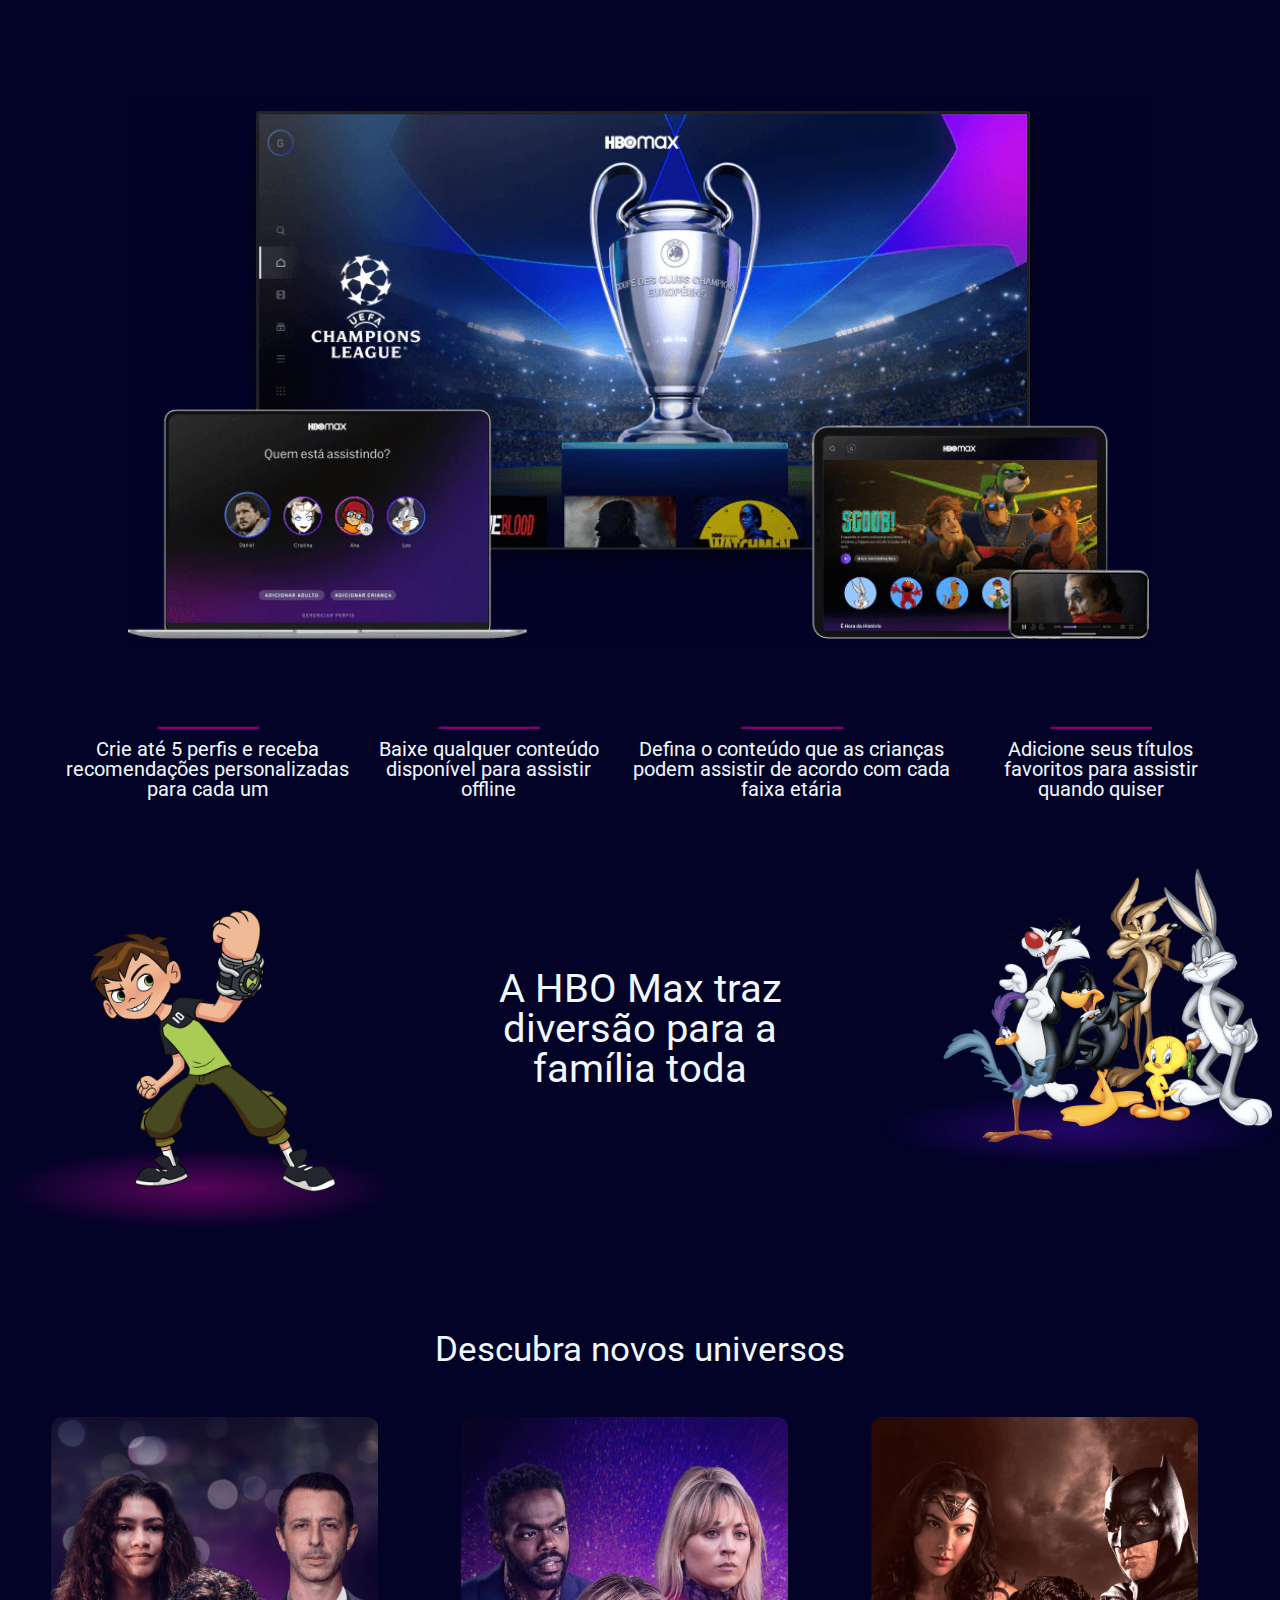
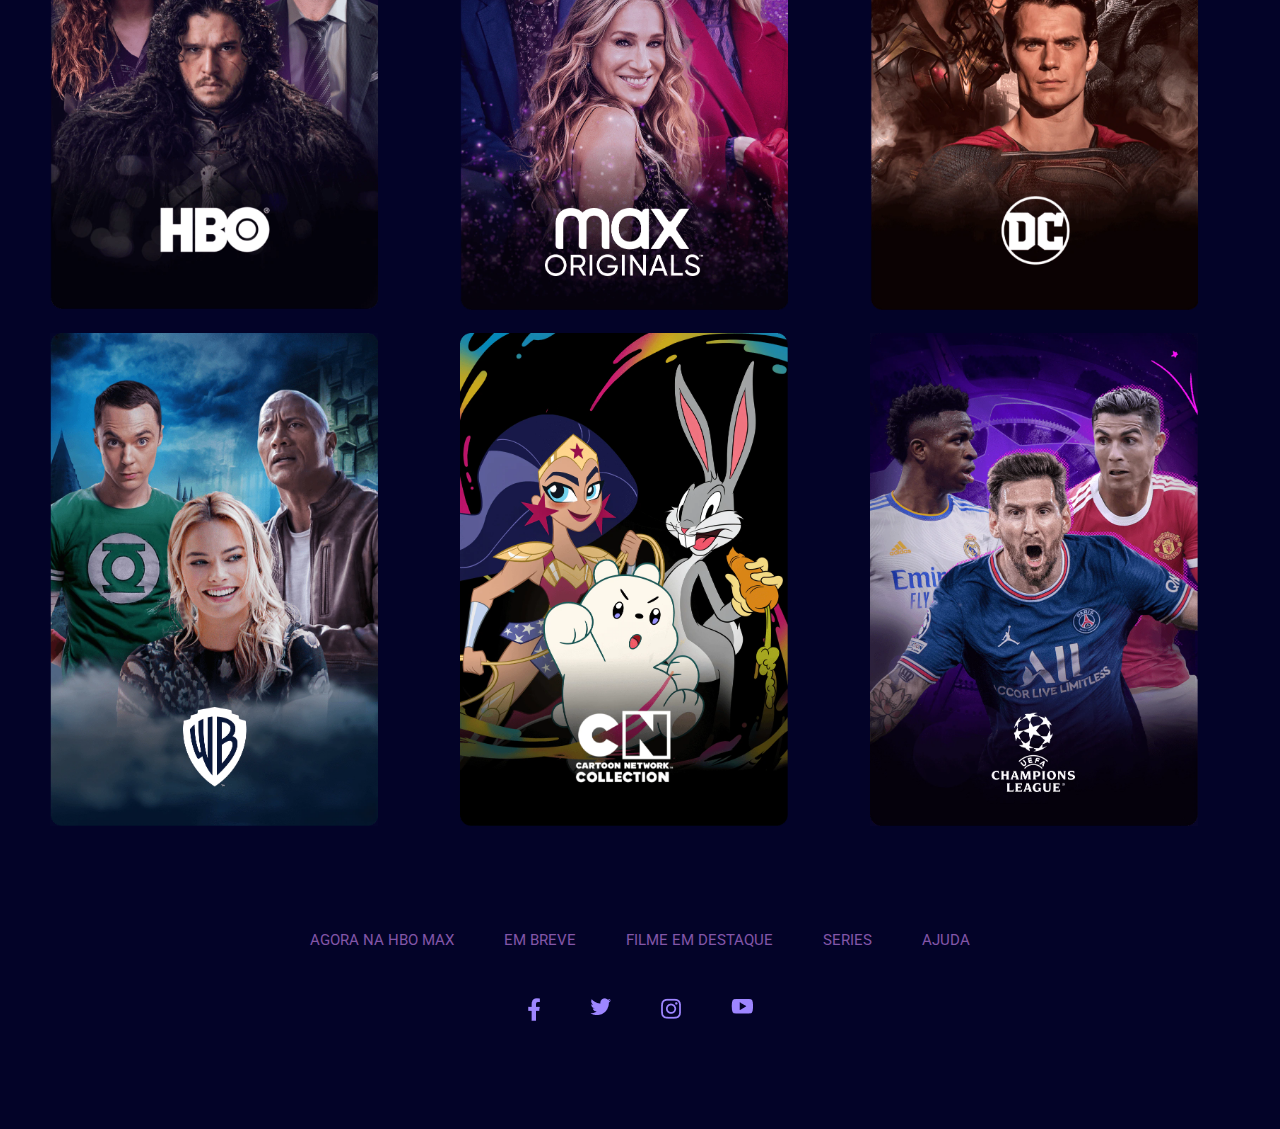
==== commit 11a1ac1a: "bugs correction" ====
--- a/index.html
+++ b/index.html
@@ -74,7 +74,7 @@
                 </div>
             </div>
         </div>
-        <div id="expirience">
+        <div id="experience">
             <h2>Uma experiência simples e completa</h2>
             <p>A compatibilidade varia de acordo com o plano.</p>
             <figure>
@@ -108,7 +108,7 @@
                 <img src="assets/images/main/fam_and_kids-looney_toons-img.png" alt="Looney toons desenho">
             </figure>
         </div>
-        <h2>Descubra novos universos</h2>
+        <h2 id="desc">Descubra novos universos</h2>
         <div id="channels">
             
                 <div class="grid-cell">
--- a/assets/css/index.css
+++ b/assets/css/index.css
@@ -280,23 +280,30 @@
 
 }
 
-#expirience h2 {
+#experience h2 {
     font-size: 30px;
     text-align: center;
     padding-bottom: 10px;
 }
 
-#expirience p {
+#experience p {
     font-size: 10px;
     text-align: center;
     padding-bottom: 100px;
 }
 
-#expirience img{
+#experience img{
     width: 80%;
     position: relative;
     right: -10%;
     z-index: -1;
+}
+
+#desc {
+    padding-top: 100px;
+    padding-bottom: 50px;
+    text-align: center;
+    font-size: 35px;
 }
 
 hr {
